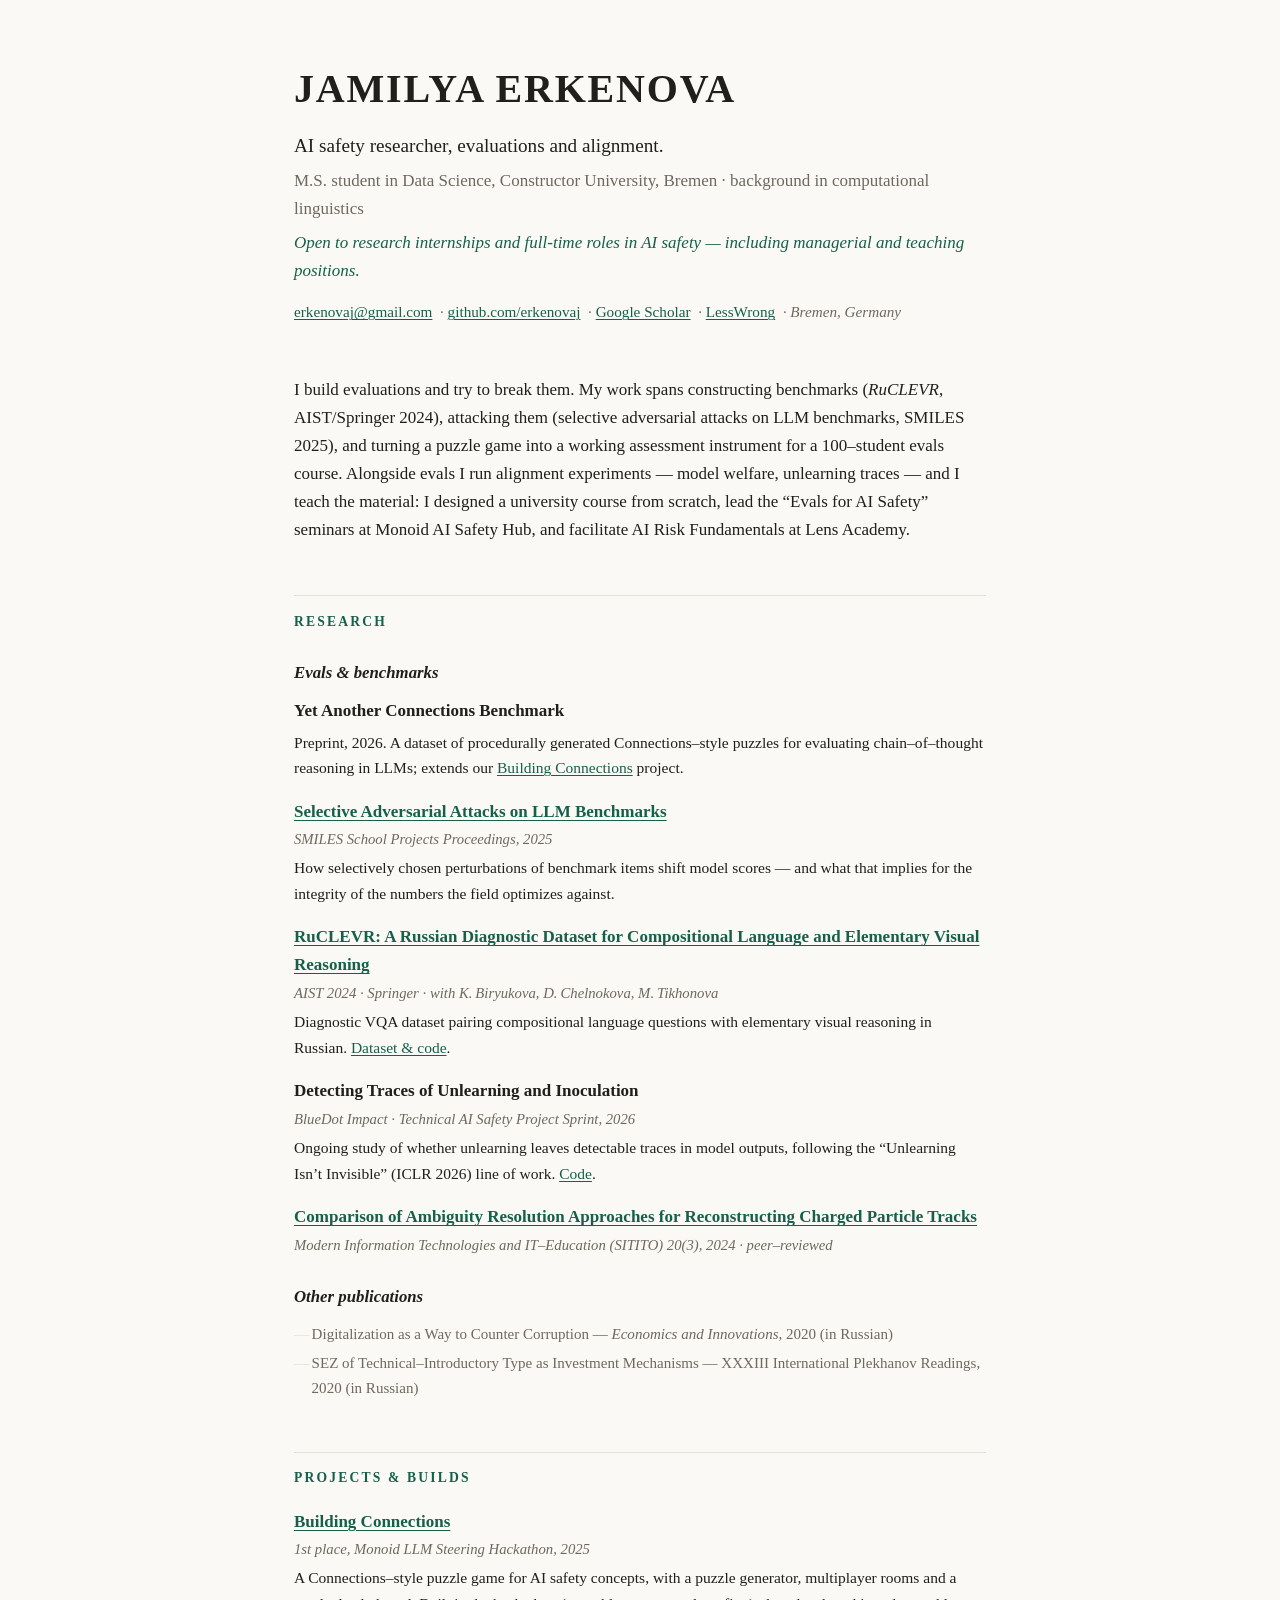
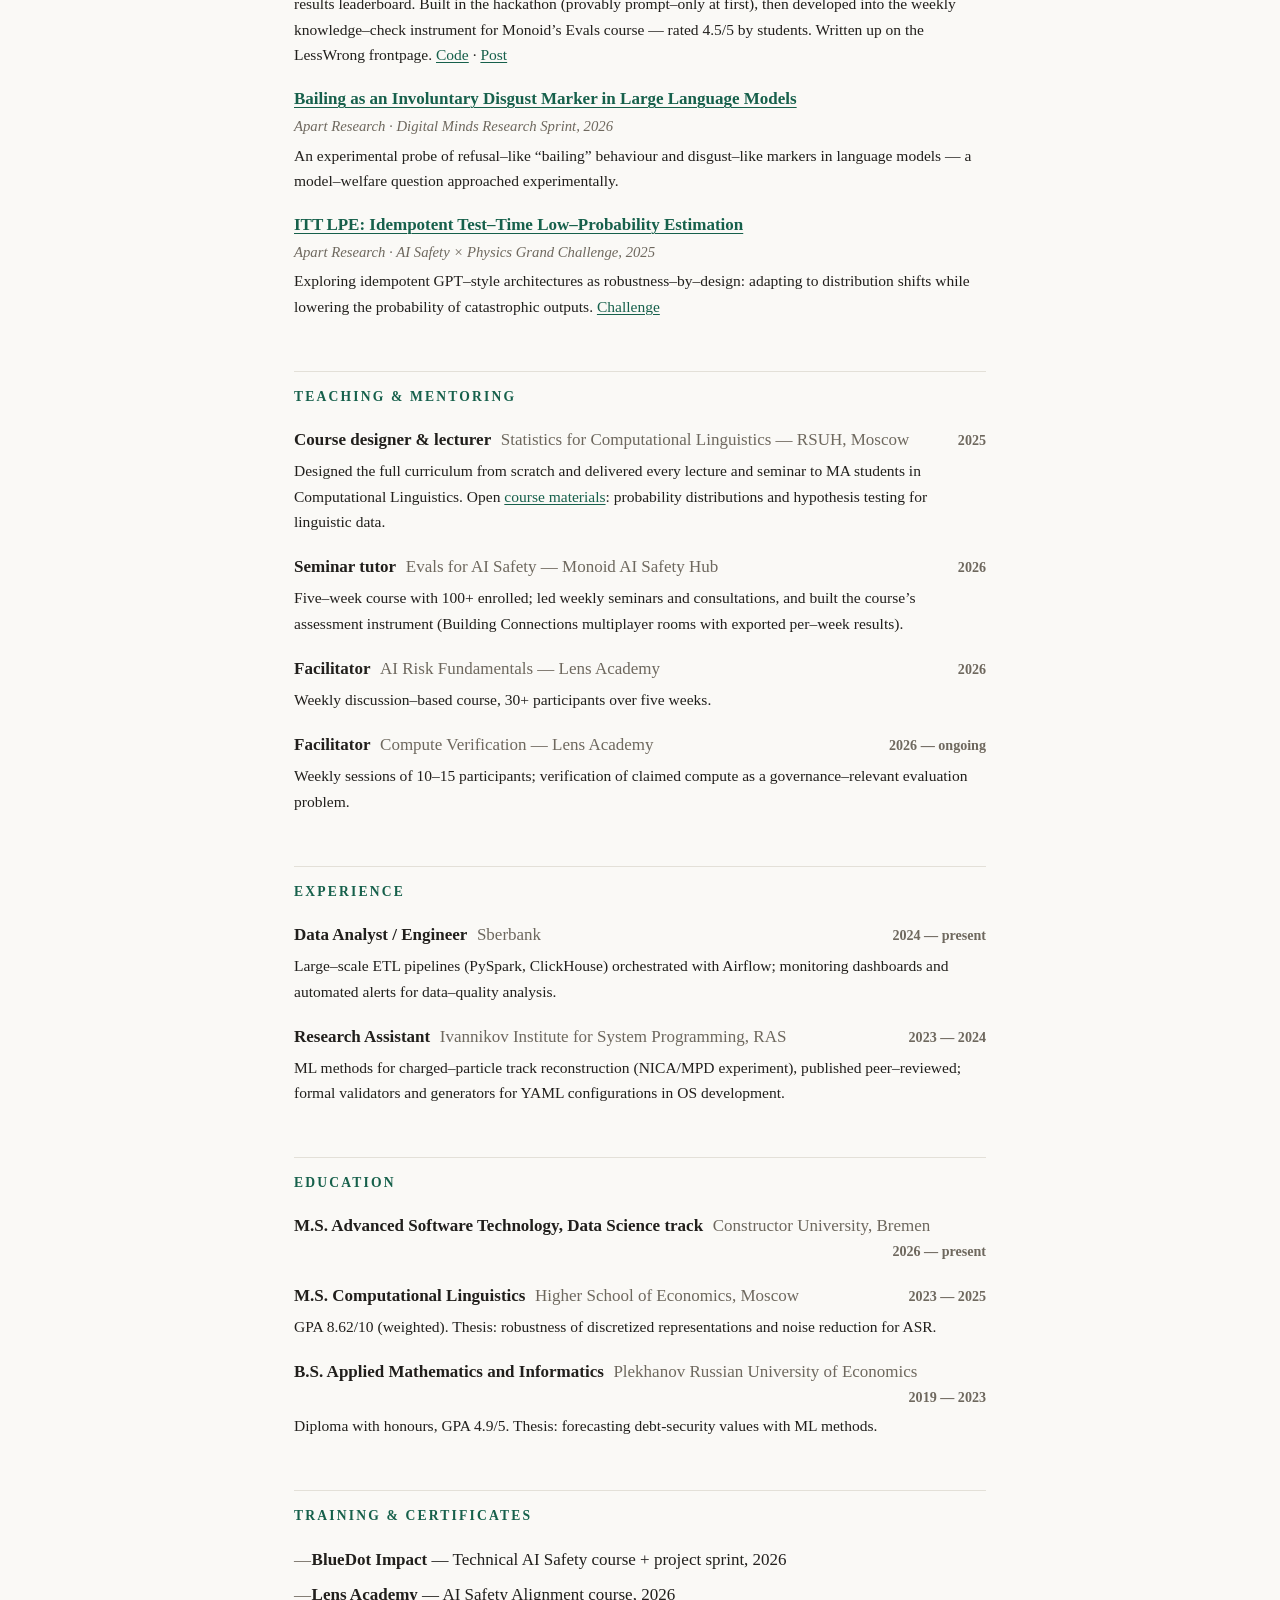
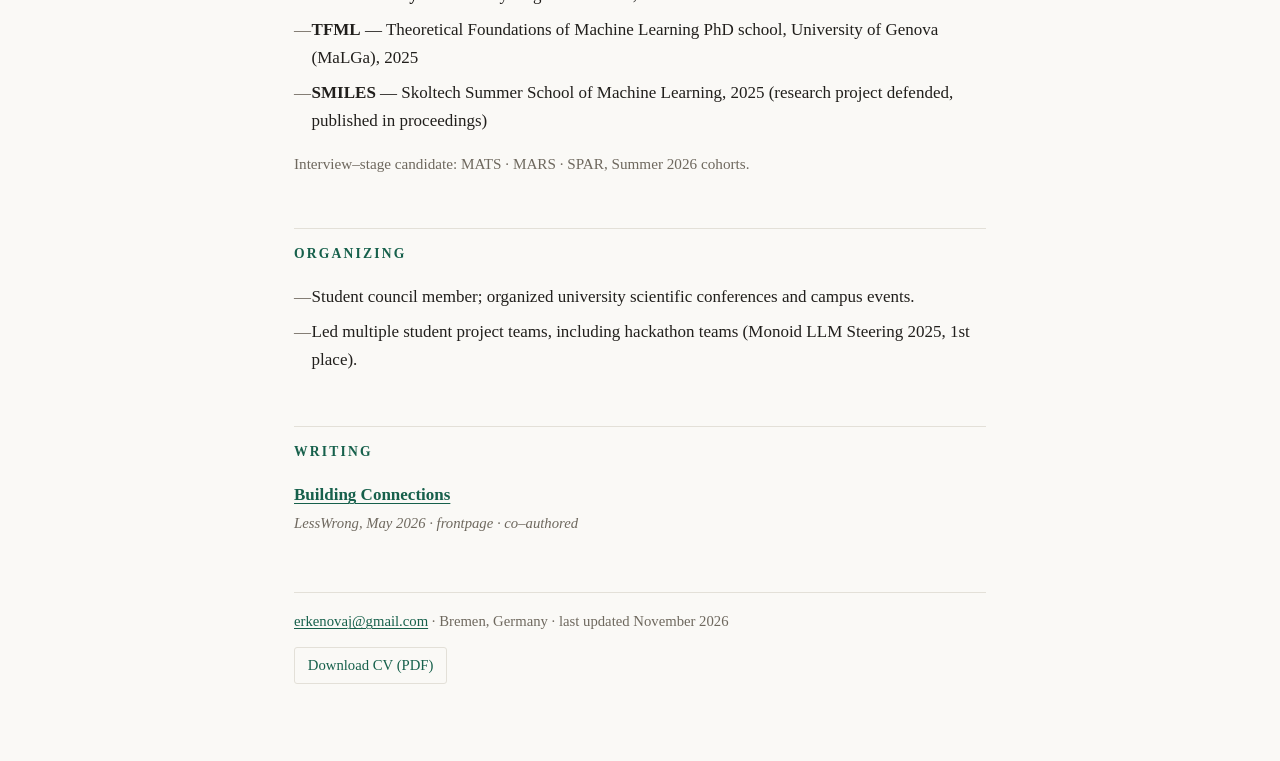
==== index.html @ 88c33f0f "Personal site: CV replacement (GitHub Pages)" ====
<!DOCTYPE html>
<html lang="en">
<head>
  <meta charset="utf-8">
  <meta name="viewport" content="width=device-width, initial-scale=1">
  <title>Jamilya Erkenova · AI Safety — Evals &amp; Alignment</title>
  <meta name="description" content="Jamilya Erkenova — AI safety researcher working on evaluations and alignment. M.S. student at Constructor University Bremen. Open to research internships and full-time roles, including managerial and teaching positions.">
  <meta property="og:title" content="Jamilya Erkenova · AI Safety — Evals & Alignment">
  <meta property="og:description" content="AI safety researcher working on evaluations and alignment. RuCLEVR · adversarial robustness of benchmarks · evals teaching.">
  <meta property="og:type" content="website">
  <script type="application/ld+json">
  {
    "@context": "https://schema.org",
    "@type": "Person",
    "name": "Jamilya Erkenova",
    "jobTitle": "AI Safety Researcher",
    "email": "mailto:erkenovaj@gmail.com",
    "alumniOf": ["Higher School of Economics", "Plekhanov Russian University of Economics"],
    "sameAs": [
      "https://github.com/erkenovaj",
      "https://scholar.google.com/citations?user=n4L3FP0AAAAJ",
      "https://www.lesswrong.com/users/jamilya-erkenova"
    ]
  }
  </script>
  <link rel="icon" href="data:image/svg+xml,%3Csvg xmlns='http://www.w3.org/2000/svg' viewBox='0 0 16 16'%3E%3Ccircle cx='8' cy='8' r='7' fill='%2316604b'/%3E%3C/svg%3E">
  <link rel="stylesheet" href="style.css">
</head>
<body>
  <main>

    <header>
      <h1>Jamilya Erkenova</h1>
      <p class="tagline">AI safety researcher, evaluations and&nbsp;alignment.</p>
      <p class="meta">M.S. student in Data Science, Constructor University, Bremen &middot; background in computational linguistics</p>
      <p class="seeking">Open to research internships and full-time roles in AI safety &mdash; including managerial and teaching positions.</p>
      <ul class="contacts">
        <li><a href="mailto:erkenovaj@gmail.com">erkenovaj@gmail.com</a></li>
        <li><a href="https://github.com/erkenovaj">github.com/erkenovaj</a></li>
        <li><a href="https://scholar.google.com/citations?user=n4L3FP0AAAAJ">Google Scholar</a></li>
        <li><a href="https://www.lesswrong.com/users/jamilya-erkenova">LessWrong</a></li>
        <li class="loc">Bremen, Germany</li>
      </ul>
    </header>

    <section id="about">
      <p>I build evaluations and try to break them. My work spans constructing
      benchmarks (<em>RuCLEVR</em>, AIST/Springer 2024), attacking them (selective
      adversarial attacks on LLM benchmarks, SMILES 2025), and turning a puzzle game
      into a working assessment instrument for a 100&ndash;student evals course. Alongside
      evals I run alignment experiments &mdash; model welfare, unlearning traces &mdash; and I
      teach the material: I designed a university course from scratch, lead the
      &ldquo;Evals for AI Safety&rdquo; seminars at Monoid AI Safety Hub, and facilitate
      AI Risk Fundamentals at Lens&nbsp;Academy.</p>
    </section>

    <section id="research">
      <h2>Research</h2>

      <h3>Evals &amp; benchmarks</h3>
      <ul class="pubs">
        <li>
          <p class="pub-title">Yet Another Connections Benchmark</p>
          <p class="pub-note">Preprint, 2026. A dataset of procedurally generated
          Connections&ndash;style puzzles for evaluating chain&ndash;of&ndash;thought reasoning in LLMs;
          extends our <a href="#projects">Building&nbsp;Connections</a> project.</p>
        </li>
        <li>
          <p class="pub-title"><a href="https://smiles.skoltech.ru/selected_papers#rec1235931201">Selective Adversarial Attacks on LLM Benchmarks</a></p>
          <p class="pub-venue">SMILES School Projects Proceedings, 2025</p>
          <p class="pub-note">How selectively chosen perturbations of benchmark items shift model
          scores &mdash; and what that implies for the integrity of the numbers the field optimizes&nbsp;against.</p>
        </li>
        <li>
          <p class="pub-title"><a href="https://link.springer.com/chapter/10.1007/978-3-031-97019-1_9">RuCLEVR: A Russian Diagnostic Dataset for Compositional Language and Elementary Visual Reasoning</a></p>
          <p class="pub-venue">AIST 2024 &middot; Springer &middot; with K.&thinsp;Biryukova, D.&thinsp;Chelnokova, M.&thinsp;Tikhonova</p>
          <p class="pub-note">Diagnostic VQA dataset pairing compositional language questions with
          elementary visual reasoning in Russian. <a href="https://github.com/erkenovaj/RuCLEVR">Dataset &amp; code</a>.</p>
        </li>
        <li>
          <p class="pub-title">Detecting Traces of Unlearning and Inoculation</p>
          <p class="pub-venue">BlueDot Impact &middot; Technical AI Safety Project Sprint, 2026</p>
          <p class="pub-note">Ongoing study of whether unlearning leaves detectable traces in model
          outputs, following the &ldquo;Unlearning Isn&rsquo;t Invisible&rdquo; (ICLR 2026) line of work.
          <a href="https://github.com/erkenovaj/unlearning_fingerprints">Code</a>.</p>
        </li>
        <li>
          <p class="pub-title"><a href="http://sitito.cs.msu.ru/index.php/SITITO/article/view/1131">Comparison of Ambiguity Resolution Approaches for Reconstructing Charged Particle Tracks</a></p>
          <p class="pub-venue">Modern Information Technologies and IT&ndash;Education (SITITO) 20(3), 2024 &middot; peer&ndash;reviewed</p>
        </li>
      </ul>

      <h3>Other publications</h3>
      <ul class="pubs minor">
        <li>Digitalization as a Way to Counter Corruption &mdash; <em>Economics and Innovations</em>, 2020 (in Russian)</li>
        <li>SEZ of Technical&ndash;Introductory Type as Investment Mechanisms &mdash; XXXIII International Plekhanov Readings, 2020 (in Russian)</li>
      </ul>
    </section>

    <section id="projects">
      <h2>Projects &amp; builds</h2>
      <ul class="pubs">
        <li>
          <p class="pub-title"><a href="https://ai-safety-connections.vercel.app/">Building Connections</a></p>
          <p class="pub-venue">1st place, Monoid LLM Steering Hackathon, 2025</p>
          <p class="pub-note">A Connections&ndash;style puzzle game for AI safety concepts, with a puzzle
          generator, multiplayer rooms and a results leaderboard. Built in the hackathon (provably
          prompt&ndash;only at first), then developed into the weekly knowledge&ndash;check instrument for
          Monoid&rsquo;s Evals course &mdash; rated 4.5/5 by students. Written up on the LessWrong frontpage.
          <a href="https://github.com/erkenovaj/building-connections">Code</a> &middot;
          <a href="https://www.lesswrong.com/posts/QkvWBowHvH2FCkeFF/building-connections">Post</a></p>
        </li>
        <li>
          <p class="pub-title"><a href="https://apartresearch.com/sprints/projects/bailing-as-an-involuntary-disgust-marker-in-large-language-models-mf80">Bailing as an Involuntary Disgust Marker in Large Language Models</a></p>
          <p class="pub-venue">Apart Research &middot; Digital Minds Research Sprint, 2026</p>
          <p class="pub-note">An experimental probe of refusal&ndash;like &ldquo;bailing&rdquo; behaviour and
          disgust&ndash;like markers in language models &mdash; a model&ndash;welfare question approached
          experimentally.</p>
        </li>
        <li>
          <p class="pub-title"><a href="https://github.com/erkenovaj/ittlpe">ITT&thinsp;LPE: Idempotent Test&ndash;Time Low&ndash;Probability Estimation</a></p>
          <p class="pub-venue">Apart Research &middot; AI Safety &times; Physics Grand Challenge, 2025</p>
          <p class="pub-note">Exploring idempotent GPT&ndash;style architectures as robustness&ndash;by&ndash;design:
          adapting to distribution shifts while lowering the probability of catastrophic outputs.
          <a href="https://apartresearch.com/sprints/ai-safety-x-physics-grand-challenge-2025-07-25-to-2025-07-27">Challenge</a></p>
        </li>
      </ul>
    </section>

    <section id="teaching">
      <h2>Teaching &amp; mentoring</h2>
      <ul class="roles">
        <li>
          <p class="role-head">Course designer &amp; lecturer <span class="org">Statistics for Computational Linguistics &mdash; RSUH, Moscow</span> <span class="period">2025</span></p>
          <p class="role-note">Designed the full curriculum from scratch and delivered every lecture and
          seminar to MA students in Computational Linguistics. Open
          <a href="https://github.com/erkenovaj/statistical_methods_in_linguistics">course materials</a>:
          probability distributions and hypothesis testing for linguistic data.</p>
        </li>
        <li>
          <p class="role-head">Seminar tutor <span class="org">Evals for AI Safety &mdash; Monoid AI Safety Hub</span> <span class="period">2026</span></p>
          <p class="role-note">Five&ndash;week course with 100+ enrolled; led weekly seminars and
          consultations, and built the course&rsquo;s assessment instrument (Building Connections
          multiplayer rooms with exported per&ndash;week results).</p>
        </li>
        <li>
          <p class="role-head">Facilitator <span class="org">AI Risk Fundamentals &mdash; Lens Academy</span> <span class="period">2026</span></p>
          <p class="role-note">Weekly discussion&ndash;based course, 30+ participants over five weeks.</p>
        </li>
        <li>
          <p class="role-head">Facilitator <span class="org">Compute Verification &mdash; Lens Academy</span> <span class="period">2026 &mdash; ongoing</span></p>
          <p class="role-note">Weekly sessions of 10&ndash;15 participants; verification of claimed compute
          as a governance&ndash;relevant evaluation problem.</p>
        </li>
      </ul>
    </section>

    <section id="experience">
      <h2>Experience</h2>
      <ul class="roles">
        <li>
          <p class="role-head">Data Analyst / Engineer <span class="org">Sberbank</span> <span class="period">2024 &mdash; present</span></p>
          <p class="role-note">Large&ndash;scale ETL pipelines (PySpark, ClickHouse) orchestrated with
          Airflow; monitoring dashboards and automated alerts for data&ndash;quality analysis.</p>
        </li>
        <li>
          <p class="role-head">Research Assistant <span class="org">Ivannikov Institute for System Programming, RAS</span> <span class="period">2023 &mdash; 2024</span></p>
          <p class="role-note">ML methods for charged&ndash;particle track reconstruction (NICA/MPD
          experiment), published peer&ndash;reviewed; formal validators and generators for YAML
          configurations in OS development.</p>
        </li>
      </ul>
    </section>

    <section id="education">
      <h2>Education</h2>
      <ul class="roles">
        <li>
          <p class="role-head">M.S. Advanced Software Technology, Data Science track <span class="org">Constructor University, Bremen</span> <span class="period">2026 &mdash; present</span></p>
        </li>
        <li>
          <p class="role-head">M.S. Computational Linguistics <span class="org">Higher School of Economics, Moscow</span> <span class="period">2023 &mdash; 2025</span></p>
          <p class="role-note">GPA 8.62/10 (weighted). Thesis: robustness of discretized representations and noise reduction for ASR.</p>
        </li>
        <li>
          <p class="role-head">B.S. Applied Mathematics and Informatics <span class="org">Plekhanov Russian University of Economics</span> <span class="period">2019 &mdash; 2023</span></p>
          <p class="role-note">Diploma with honours, GPA 4.9/5. Thesis: forecasting debt-security values with ML methods.</p>
        </li>
      </ul>
    </section>

    <section id="training">
      <h2>Training &amp; certificates</h2>
      <ul class="plain">
        <li><strong>BlueDot Impact</strong> &mdash; Technical AI Safety course + project sprint, 2026</li>
        <li><strong>Lens Academy</strong> &mdash; AI Safety Alignment course, 2026</li>
        <li><strong>TFML</strong> &mdash; Theoretical Foundations of Machine Learning PhD school, University of Genova (MaLGa), 2025</li>
        <li><strong>SMILES</strong> &mdash; Skoltech Summer School of Machine Learning, 2025 (research project defended, published in proceedings)</li>
      </ul>
      <p class="programs">Interview&ndash;stage candidate: MATS &middot; MARS &middot; SPAR, Summer 2026 cohorts.</p>
    </section>

    <section id="organizing">
      <h2>Organizing</h2>
      <ul class="plain">
        <li>Student council member; organized university scientific conferences and campus events.</li>
        <li>Led multiple student project teams, including hackathon teams (Monoid LLM Steering 2025, 1st place).</li>
      </ul>
    </section>

    <section id="writing">
      <h2>Writing</h2>
      <ul class="pubs">
        <li>
          <p class="pub-title"><a href="https://www.lesswrong.com/posts/QkvWBowHvH2FCkeFF/building-connections">Building Connections</a></p>
          <p class="pub-venue">LessWrong, May 2026 &middot; frontpage &middot; co&ndash;authored</p>
        </li>
      </ul>
    </section>

    <footer>
      <p>
        <a href="mailto:erkenovaj@gmail.com">erkenovaj@gmail.com</a> &middot; Bremen, Germany
        &middot; last updated November 2026
      </p>
      <p class="no-print"><button onclick="window.print()">Download CV (PDF)</button></p>
    </footer>

  </main>
</body>
</html>
---- style.css ----
/* Jamilya Erkenova — personal site
   Plain CSS, no frameworks, no webfonts. Print-friendly. */

:root {
  --bg: #faf9f6;
  --text: #211f1c;
  --muted: #6e685e;
  --accent: #16604b;
  --accent-strong: #0e4536;
  --hairline: #e3e0d8;
  --selection: #d9e8e1;
}

@media (prefers-color-scheme: dark) {
  :root {
    --bg: #17191b;
    --text: #e6e3dd;
    --muted: #96908a;
    --accent: #6cbfa4;
    --accent-strong: #8fd3bd;
    --hairline: #2b2e31;
    --selection: #24443a;
  }
}

* { box-sizing: border-box; }

html { -webkit-text-size-adjust: 100%; }

body {
  margin: 0;
  background: var(--bg);
  color: var(--text);
  font-family: Charter, "Bitstream Charter", "Sitka Text", Cambria, Georgia, serif;
  font-size: 1.0625rem;
  line-height: 1.65;
  text-rendering: optimizeLegibility;
  -webkit-font-smoothing: antialiased;
}

::selection { background: var(--selection); }

main {
  max-width: 46rem;
  margin: 0 auto;
  padding: 3.5rem 1.375rem 4rem;
}

/* ---------- header ---------- */

h1 {
  font-size: clamp(1.9rem, 5vw, 2.5rem);
  font-weight: 600;
  letter-spacing: 0.045em;
  text-transform: uppercase;
  margin: 0 0 0.5rem;
}

.tagline {
  font-size: 1.2rem;
  margin: 0 0 0.35rem;
}

.meta {
  color: var(--muted);
  margin: 0 0 0.35rem;
}

.seeking {
  font-style: italic;
  color: var(--accent);
  margin: 0.35rem 0 0.9rem;
}

.contacts {
  list-style: none;
  padding: 0;
  margin: 0;
  color: var(--muted);
  font-size: 0.95rem;
}

.contacts li { display: inline-block; }

.contacts li + li::before { content: "\00a0\00b7\00a0"; }

.contacts .loc { font-style: italic; }

/* ---------- sections ---------- */

section { margin-top: 3.2rem; }

h2 {
  font-size: 0.85rem;
  font-weight: 600;
  letter-spacing: 0.16em;
  text-transform: uppercase;
  color: var(--accent);
  border-top: 1px solid var(--hairline);
  padding-top: 0.9rem;
  margin: 0 0 1.1rem;
}

h3 {
  font-style: italic;
  font-weight: 600;
  font-size: 1.05rem;
  margin: 1.6rem 0 0.7rem;
}

#about p { margin: 0; }

/* ---------- publications & projects ---------- */

.pubs {
  list-style: none;
  padding: 0;
  margin: 0;
}

.pubs li { margin: 0 0 1.05rem; }

.pub-title { margin: 0; font-weight: 600; }

.pub-venue {
  margin: 0.1rem 0 0;
  font-size: 0.92rem;
  font-style: italic;
  color: var(--muted);
}

.pub-note { margin: 0.25rem 0 0; font-size: 0.97rem; }

.pubs.minor {
  font-size: 0.94rem;
  color: var(--muted);
}

.pubs.minor li { margin: 0 0 0.3rem; padding-left: 1.1rem; position: relative; }

.pubs.minor li::before { content: "\2014"; position: absolute; left: 0; color: var(--hairline); }

/* ---------- roles (teaching, experience) ---------- */

.roles {
  list-style: none;
  padding: 0;
  margin: 0;
}

.roles li { margin: 0 0 1.15rem; }

.role-head {
  margin: 0;
  display: flex;
  flex-wrap: wrap;
  align-items: baseline;
  column-gap: 0.6rem;
}

.role-head { font-weight: 600; }

.role-head .org { font-weight: 400; color: var(--muted); }

.role-head .period {
  margin-left: auto;
  font-size: 0.88rem;
  color: var(--muted);
  white-space: nowrap;
}

.role-note { margin: 0.25rem 0 0; font-size: 0.97rem; }

/* ---------- simple lists ---------- */

.plain {
  list-style: none;
  padding: 0;
  margin: 0;
}

.plain li {
  margin: 0 0 0.45rem;
  padding-left: 1.1rem;
  position: relative;
}

.plain li::before { content: "\2014"; position: absolute; left: 0; color: var(--muted); }

.programs {
  margin: 1rem 0 0;
  font-size: 0.95rem;
  color: var(--muted);
}

.programs strong, .plain strong { font-weight: 600; }

/* ---------- links & button ---------- */

a {
  color: var(--accent);
  text-decoration: underline;
  text-decoration-thickness: 1px;
  text-underline-offset: 0.16em;
}

a:hover { color: var(--accent-strong); }

button {
  font: inherit;
  font-size: 0.92rem;
  color: var(--accent);
  background: transparent;
  border: 1px solid var(--hairline);
  border-radius: 3px;
  padding: 0.35rem 0.8rem;
  cursor: pointer;
}

button:hover { border-color: var(--accent); }

/* ---------- footer ---------- */

footer {
  margin-top: 3.6rem;
  border-top: 1px solid var(--hairline);
  padding-top: 1rem;
  font-size: 0.92rem;
  color: var(--muted);
}

footer p { margin: 0 0 0.8rem; }

/* ---------- print: the same page is the CV ---------- */

@media print {
  :root {
    --bg: #ffffff;
    --text: #000000;
    --muted: #444444;
    --accent: #000000;
    --accent-strong: #000000;
    --hairline: #cccccc;
  }

  body { font-size: 10.5pt; line-height: 1.45; }

  main { max-width: none; padding: 0; margin: 0; }

  section { margin-top: 1.1rem; }

  h2 { padding-top: 0.4rem; margin-bottom: 0.55rem; }

  h1 { font-size: 17pt; }

  .tagline { font-size: 11.5pt; }

  .pubs li, .roles li, .plain li { break-inside: avoid; }

  a { color: inherit; }

  .no-print { display: none; }

  footer { margin-top: 1.2rem; }

  @page { margin: 1.8cm 1.9cm; }
}
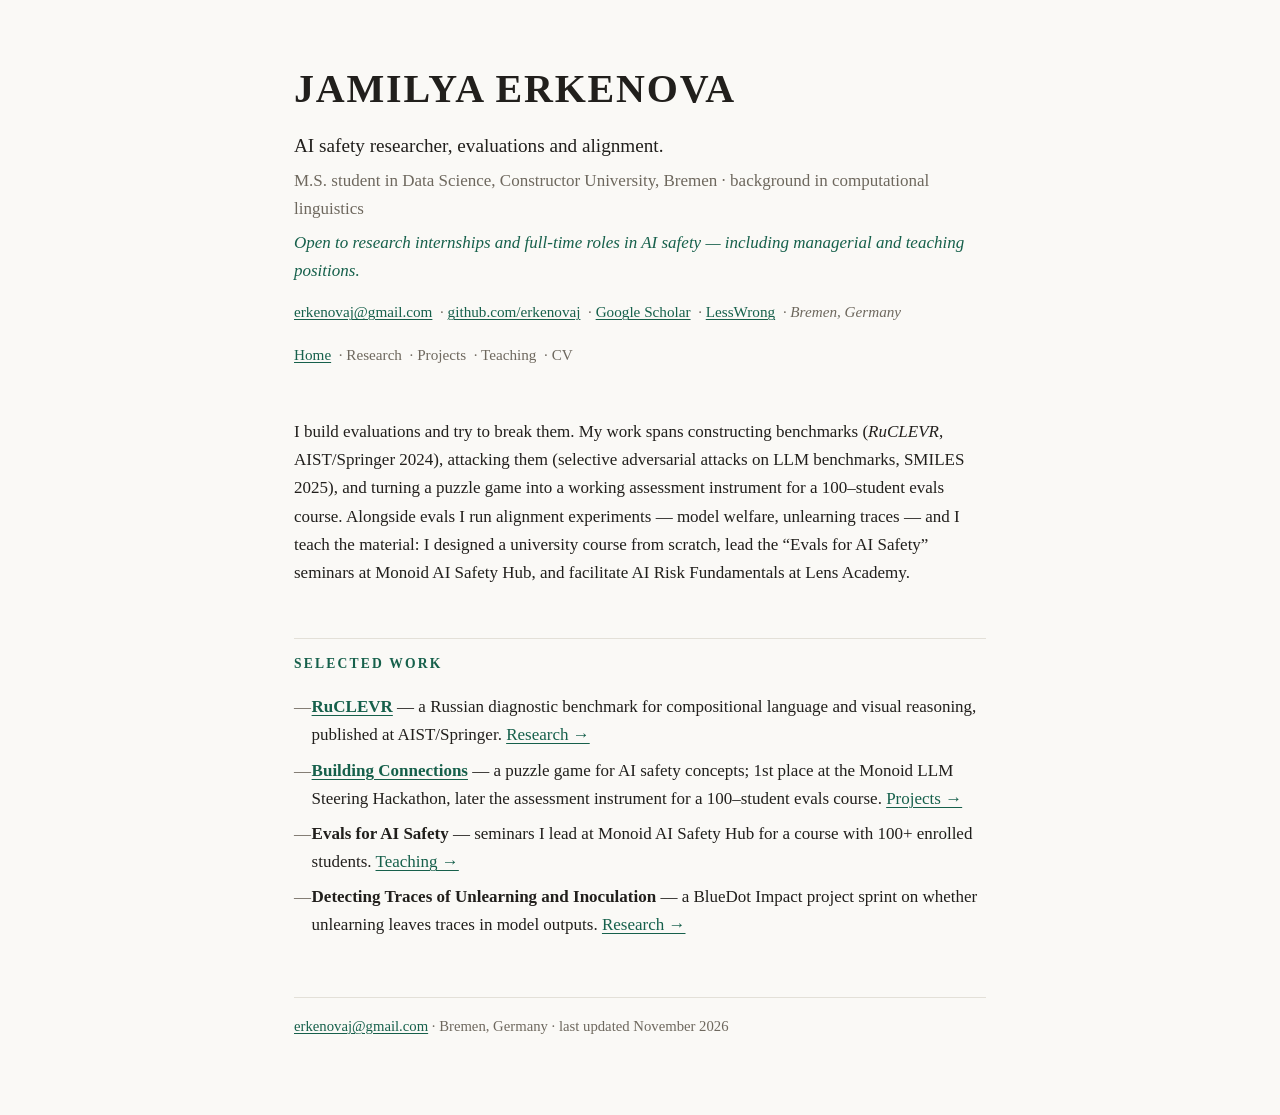
==== commit 5f5fbfab: "Split into multi-page site; per-page descriptions" ====
--- a/index.html
+++ b/index.html
@@ -4,9 +4,9 @@
   <meta charset="utf-8">
   <meta name="viewport" content="width=device-width, initial-scale=1">
   <title>Jamilya Erkenova · AI Safety — Evals &amp; Alignment</title>
-  <meta name="description" content="Jamilya Erkenova — AI safety researcher working on evaluations and alignment. M.S. student at Constructor University Bremen. Open to research internships and full-time roles, including managerial and teaching positions.">
+  <meta name="description" content="Jamilya Erkenova is an AI safety researcher working on evaluations and alignment. Research, projects, teaching experience, and a printable CV.">
   <meta property="og:title" content="Jamilya Erkenova · AI Safety — Evals & Alignment">
-  <meta property="og:description" content="AI safety researcher working on evaluations and alignment. RuCLEVR · adversarial robustness of benchmarks · evals teaching.">
+  <meta property="og:description" content="AI safety researcher working on evaluations and alignment. Research, projects, teaching, CV.">
   <meta property="og:type" content="website">
   <script type="application/ld+json">
   {
@@ -41,6 +41,15 @@
         <li><a href="https://www.lesswrong.com/users/jamilya-erkenova">LessWrong</a></li>
         <li class="loc">Bremen, Germany</li>
       </ul>
+      <nav>
+        <ul>
+          <li><a class="active" href="index.html">Home</a></li>
+          <li><a href="research.html">Research</a></li>
+          <li><a href="projects.html">Projects</a></li>
+          <li><a href="teaching.html">Teaching</a></li>
+          <li><a href="cv.html">CV</a></li>
+        </ul>
+      </nav>
     </header>
 
     <section id="about">
@@ -54,167 +63,13 @@
       AI Risk Fundamentals at Lens&nbsp;Academy.</p>
     </section>
 
-    <section id="research">
-      <h2>Research</h2>
-
-      <h3>Evals &amp; benchmarks</h3>
-      <ul class="pubs">
-        <li>
-          <p class="pub-title">Yet Another Connections Benchmark</p>
-          <p class="pub-note">Preprint, 2026. A dataset of procedurally generated
-          Connections&ndash;style puzzles for evaluating chain&ndash;of&ndash;thought reasoning in LLMs;
-          extends our <a href="#projects">Building&nbsp;Connections</a> project.</p>
-        </li>
-        <li>
-          <p class="pub-title"><a href="https://smiles.skoltech.ru/selected_papers#rec1235931201">Selective Adversarial Attacks on LLM Benchmarks</a></p>
-          <p class="pub-venue">SMILES School Projects Proceedings, 2025</p>
-          <p class="pub-note">How selectively chosen perturbations of benchmark items shift model
-          scores &mdash; and what that implies for the integrity of the numbers the field optimizes&nbsp;against.</p>
-        </li>
-        <li>
-          <p class="pub-title"><a href="https://link.springer.com/chapter/10.1007/978-3-031-97019-1_9">RuCLEVR: A Russian Diagnostic Dataset for Compositional Language and Elementary Visual Reasoning</a></p>
-          <p class="pub-venue">AIST 2024 &middot; Springer &middot; with K.&thinsp;Biryukova, D.&thinsp;Chelnokova, M.&thinsp;Tikhonova</p>
-          <p class="pub-note">Diagnostic VQA dataset pairing compositional language questions with
-          elementary visual reasoning in Russian. <a href="https://github.com/erkenovaj/RuCLEVR">Dataset &amp; code</a>.</p>
-        </li>
-        <li>
-          <p class="pub-title">Detecting Traces of Unlearning and Inoculation</p>
-          <p class="pub-venue">BlueDot Impact &middot; Technical AI Safety Project Sprint, 2026</p>
-          <p class="pub-note">Ongoing study of whether unlearning leaves detectable traces in model
-          outputs, following the &ldquo;Unlearning Isn&rsquo;t Invisible&rdquo; (ICLR 2026) line of work.
-          <a href="https://github.com/erkenovaj/unlearning_fingerprints">Code</a>.</p>
-        </li>
-        <li>
-          <p class="pub-title"><a href="http://sitito.cs.msu.ru/index.php/SITITO/article/view/1131">Comparison of Ambiguity Resolution Approaches for Reconstructing Charged Particle Tracks</a></p>
-          <p class="pub-venue">Modern Information Technologies and IT&ndash;Education (SITITO) 20(3), 2024 &middot; peer&ndash;reviewed</p>
-        </li>
-      </ul>
-
-      <h3>Other publications</h3>
-      <ul class="pubs minor">
-        <li>Digitalization as a Way to Counter Corruption &mdash; <em>Economics and Innovations</em>, 2020 (in Russian)</li>
-        <li>SEZ of Technical&ndash;Introductory Type as Investment Mechanisms &mdash; XXXIII International Plekhanov Readings, 2020 (in Russian)</li>
-      </ul>
-    </section>
-
-    <section id="projects">
-      <h2>Projects &amp; builds</h2>
-      <ul class="pubs">
-        <li>
-          <p class="pub-title"><a href="https://ai-safety-connections.vercel.app/">Building Connections</a></p>
-          <p class="pub-venue">1st place, Monoid LLM Steering Hackathon, 2025</p>
-          <p class="pub-note">A Connections&ndash;style puzzle game for AI safety concepts, with a puzzle
-          generator, multiplayer rooms and a results leaderboard. Built in the hackathon (provably
-          prompt&ndash;only at first), then developed into the weekly knowledge&ndash;check instrument for
-          Monoid&rsquo;s Evals course &mdash; rated 4.5/5 by students. Written up on the LessWrong frontpage.
-          <a href="https://github.com/erkenovaj/building-connections">Code</a> &middot;
-          <a href="https://www.lesswrong.com/posts/QkvWBowHvH2FCkeFF/building-connections">Post</a></p>
-        </li>
-        <li>
-          <p class="pub-title"><a href="https://apartresearch.com/sprints/projects/bailing-as-an-involuntary-disgust-marker-in-large-language-models-mf80">Bailing as an Involuntary Disgust Marker in Large Language Models</a></p>
-          <p class="pub-venue">Apart Research &middot; Digital Minds Research Sprint, 2026</p>
-          <p class="pub-note">An experimental probe of refusal&ndash;like &ldquo;bailing&rdquo; behaviour and
-          disgust&ndash;like markers in language models &mdash; a model&ndash;welfare question approached
-          experimentally.</p>
-        </li>
-        <li>
-          <p class="pub-title"><a href="https://github.com/erkenovaj/ittlpe">ITT&thinsp;LPE: Idempotent Test&ndash;Time Low&ndash;Probability Estimation</a></p>
-          <p class="pub-venue">Apart Research &middot; AI Safety &times; Physics Grand Challenge, 2025</p>
-          <p class="pub-note">Exploring idempotent GPT&ndash;style architectures as robustness&ndash;by&ndash;design:
-          adapting to distribution shifts while lowering the probability of catastrophic outputs.
-          <a href="https://apartresearch.com/sprints/ai-safety-x-physics-grand-challenge-2025-07-25-to-2025-07-27">Challenge</a></p>
-        </li>
-      </ul>
-    </section>
-
-    <section id="teaching">
-      <h2>Teaching &amp; mentoring</h2>
-      <ul class="roles">
-        <li>
-          <p class="role-head">Course designer &amp; lecturer <span class="org">Statistics for Computational Linguistics &mdash; RSUH, Moscow</span> <span class="period">2025</span></p>
-          <p class="role-note">Designed the full curriculum from scratch and delivered every lecture and
-          seminar to MA students in Computational Linguistics. Open
-          <a href="https://github.com/erkenovaj/statistical_methods_in_linguistics">course materials</a>:
-          probability distributions and hypothesis testing for linguistic data.</p>
-        </li>
-        <li>
-          <p class="role-head">Seminar tutor <span class="org">Evals for AI Safety &mdash; Monoid AI Safety Hub</span> <span class="period">2026</span></p>
-          <p class="role-note">Five&ndash;week course with 100+ enrolled; led weekly seminars and
-          consultations, and built the course&rsquo;s assessment instrument (Building Connections
-          multiplayer rooms with exported per&ndash;week results).</p>
-        </li>
-        <li>
-          <p class="role-head">Facilitator <span class="org">AI Risk Fundamentals &mdash; Lens Academy</span> <span class="period">2026</span></p>
-          <p class="role-note">Weekly discussion&ndash;based course, 30+ participants over five weeks.</p>
-        </li>
-        <li>
-          <p class="role-head">Facilitator <span class="org">Compute Verification &mdash; Lens Academy</span> <span class="period">2026 &mdash; ongoing</span></p>
-          <p class="role-note">Weekly sessions of 10&ndash;15 participants; verification of claimed compute
-          as a governance&ndash;relevant evaluation problem.</p>
-        </li>
-      </ul>
-    </section>
-
-    <section id="experience">
-      <h2>Experience</h2>
-      <ul class="roles">
-        <li>
-          <p class="role-head">Data Analyst / Engineer <span class="org">Sberbank</span> <span class="period">2024 &mdash; present</span></p>
-          <p class="role-note">Large&ndash;scale ETL pipelines (PySpark, ClickHouse) orchestrated with
-          Airflow; monitoring dashboards and automated alerts for data&ndash;quality analysis.</p>
-        </li>
-        <li>
-          <p class="role-head">Research Assistant <span class="org">Ivannikov Institute for System Programming, RAS</span> <span class="period">2023 &mdash; 2024</span></p>
-          <p class="role-note">ML methods for charged&ndash;particle track reconstruction (NICA/MPD
-          experiment), published peer&ndash;reviewed; formal validators and generators for YAML
-          configurations in OS development.</p>
-        </li>
-      </ul>
-    </section>
-
-    <section id="education">
-      <h2>Education</h2>
-      <ul class="roles">
-        <li>
-          <p class="role-head">M.S. Advanced Software Technology, Data Science track <span class="org">Constructor University, Bremen</span> <span class="period">2026 &mdash; present</span></p>
-        </li>
-        <li>
-          <p class="role-head">M.S. Computational Linguistics <span class="org">Higher School of Economics, Moscow</span> <span class="period">2023 &mdash; 2025</span></p>
-          <p class="role-note">GPA 8.62/10 (weighted). Thesis: robustness of discretized representations and noise reduction for ASR.</p>
-        </li>
-        <li>
-          <p class="role-head">B.S. Applied Mathematics and Informatics <span class="org">Plekhanov Russian University of Economics</span> <span class="period">2019 &mdash; 2023</span></p>
-          <p class="role-note">Diploma with honours, GPA 4.9/5. Thesis: forecasting debt-security values with ML methods.</p>
-        </li>
-      </ul>
-    </section>
-
-    <section id="training">
-      <h2>Training &amp; certificates</h2>
+    <section id="selected">
+      <h2>Selected work</h2>
       <ul class="plain">
-        <li><strong>BlueDot Impact</strong> &mdash; Technical AI Safety course + project sprint, 2026</li>
-        <li><strong>Lens Academy</strong> &mdash; AI Safety Alignment course, 2026</li>
-        <li><strong>TFML</strong> &mdash; Theoretical Foundations of Machine Learning PhD school, University of Genova (MaLGa), 2025</li>
-        <li><strong>SMILES</strong> &mdash; Skoltech Summer School of Machine Learning, 2025 (research project defended, published in proceedings)</li>
-      </ul>
-      <p class="programs">Interview&ndash;stage candidate: MATS &middot; MARS &middot; SPAR, Summer 2026 cohorts.</p>
-    </section>
-
-    <section id="organizing">
-      <h2>Organizing</h2>
-      <ul class="plain">
-        <li>Student council member; organized university scientific conferences and campus events.</li>
-        <li>Led multiple student project teams, including hackathon teams (Monoid LLM Steering 2025, 1st place).</li>
-      </ul>
-    </section>
-
-    <section id="writing">
-      <h2>Writing</h2>
-      <ul class="pubs">
-        <li>
-          <p class="pub-title"><a href="https://www.lesswrong.com/posts/QkvWBowHvH2FCkeFF/building-connections">Building Connections</a></p>
-          <p class="pub-venue">LessWrong, May 2026 &middot; frontpage &middot; co&ndash;authored</p>
-        </li>
+        <li><strong><a href="https://link.springer.com/chapter/10.1007/978-3-031-97019-1_9">RuCLEVR</a></strong> &mdash; a Russian diagnostic benchmark for compositional language and visual reasoning, published at AIST/Springer. <a href="research.html">Research&nbsp;&rarr;</a></li>
+        <li><strong><a href="https://ai-safety-connections.vercel.app/">Building Connections</a></strong> &mdash; a puzzle game for AI safety concepts; 1st place at the Monoid LLM Steering Hackathon, later the assessment instrument for a 100&ndash;student evals course. <a href="projects.html">Projects&nbsp;&rarr;</a></li>
+        <li><strong>Evals for AI Safety</strong> &mdash; seminars I lead at Monoid AI Safety Hub for a course with 100+ enrolled students. <a href="teaching.html">Teaching&nbsp;&rarr;</a></li>
+        <li><strong>Detecting Traces of Unlearning and Inoculation</strong> &mdash; a BlueDot Impact project sprint on whether unlearning leaves traces in model outputs. <a href="research.html">Research&nbsp;&rarr;</a></li>
       </ul>
     </section>
 
@@ -223,7 +78,6 @@
         <a href="mailto:erkenovaj@gmail.com">erkenovaj@gmail.com</a> &middot; Bremen, Germany
         &middot; last updated November 2026
       </p>
-      <p class="no-print"><button onclick="window.print()">Download CV (PDF)</button></p>
     </footer>
 
   </main>
--- a/style.css
+++ b/style.css
@@ -195,6 +195,52 @@
 
 .programs strong, .plain strong { font-weight: 600; }
 
+/* ---------- navigation & subpage headers ---------- */
+
+nav { margin: 1.1rem 0 0; }
+
+nav ul { list-style: none; padding: 0; margin: 0; font-size: 0.95rem; }
+
+nav li { display: inline-block; }
+
+nav li + li::before { content: "\00a0\00b7\00a0"; color: var(--muted); }
+
+nav a { text-decoration: none; color: var(--muted); }
+
+nav a:hover { color: var(--accent-strong); }
+
+nav a.active {
+  color: var(--accent);
+  text-decoration: underline;
+  text-decoration-thickness: 1px;
+  text-underline-offset: 0.16em;
+}
+
+header.compact h1 { font-size: 1.45rem; margin-bottom: 0; }
+
+header.compact h1 a { color: inherit; text-decoration: none; }
+
+header.compact h1 a:hover { color: var(--accent); }
+
+header.compact .meta { margin-top: 0.4rem; }
+
+.cvhint {
+  color: var(--muted);
+  font-style: italic;
+  font-size: 0.92rem;
+  margin: 0.9rem 0 0.55rem;
+}
+
+.pubs.cv { font-size: 0.95rem; }
+
+.pubs.cv li {
+  margin-bottom: 0.4rem;
+  padding-left: 1.1rem;
+  position: relative;
+}
+
+.pubs.cv li::before { content: "\2014"; position: absolute; left: 0; color: var(--muted); }
+
 /* ---------- links & button ---------- */
 
 a {
@@ -259,6 +305,8 @@
 
   a { color: inherit; }
 
+  nav, .cvhint { display: none; }
+
   .no-print { display: none; }
 
   footer { margin-top: 1.2rem; }
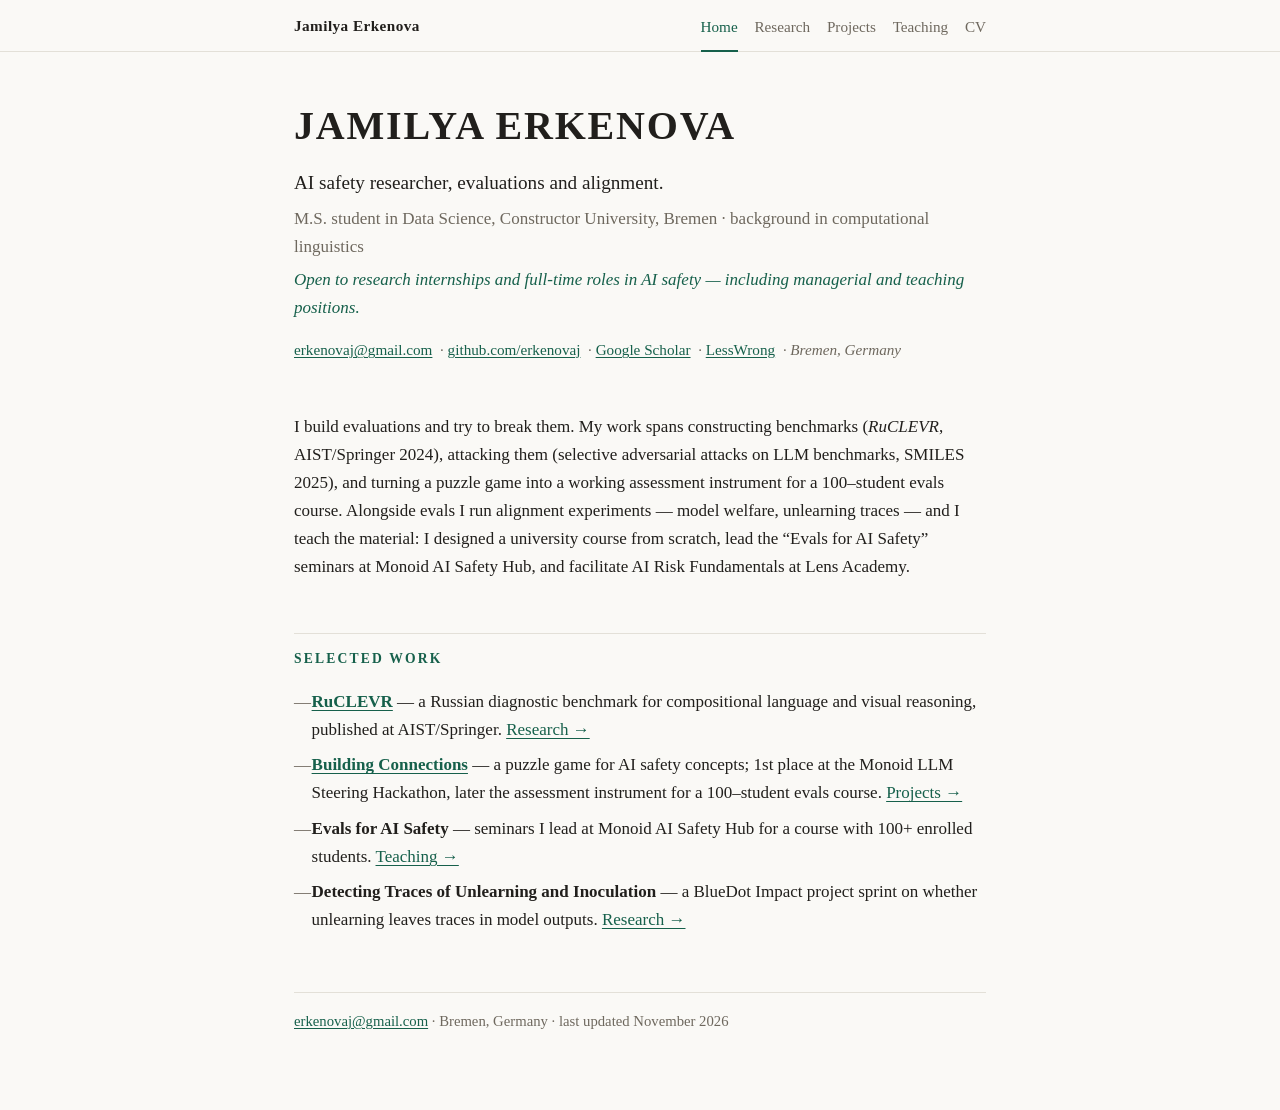
==== commit 2220377f: "Replace inline nav with sticky top tab bar" ====
--- a/index.html
+++ b/index.html
@@ -27,6 +27,20 @@
   <link rel="stylesheet" href="style.css">
 </head>
 <body>
+  <header class="topbar">
+    <div class="topbar-inner">
+      <a class="brand" href="index.html">Jamilya Erkenova</a>
+      <nav>
+        <ul>
+          <li><a class="active" href="index.html">Home</a></li>
+          <li><a href="research.html">Research</a></li>
+          <li><a href="projects.html">Projects</a></li>
+          <li><a href="teaching.html">Teaching</a></li>
+          <li><a href="cv.html">CV</a></li>
+        </ul>
+      </nav>
+    </div>
+  </header>
   <main>
 
     <header>
@@ -41,15 +55,6 @@
         <li><a href="https://www.lesswrong.com/users/jamilya-erkenova">LessWrong</a></li>
         <li class="loc">Bremen, Germany</li>
       </ul>
-      <nav>
-        <ul>
-          <li><a class="active" href="index.html">Home</a></li>
-          <li><a href="research.html">Research</a></li>
-          <li><a href="projects.html">Projects</a></li>
-          <li><a href="teaching.html">Teaching</a></li>
-          <li><a href="cv.html">CV</a></li>
-        </ul>
-      </nav>
     </header>
 
     <section id="about">
--- a/style.css
+++ b/style.css
@@ -43,7 +43,7 @@
 main {
   max-width: 46rem;
   margin: 0 auto;
-  padding: 3.5rem 1.375rem 4rem;
+  padding: 2.6rem 1.375rem 4rem;
 }
 
 /* ---------- header ---------- */
@@ -195,34 +195,66 @@
 
 .programs strong, .plain strong { font-weight: 600; }
 
-/* ---------- navigation & subpage headers ---------- */
-
-nav { margin: 1.1rem 0 0; }
-
-nav ul { list-style: none; padding: 0; margin: 0; font-size: 0.95rem; }
-
-nav li { display: inline-block; }
-
-nav li + li::before { content: "\00a0\00b7\00a0"; color: var(--muted); }
-
-nav a { text-decoration: none; color: var(--muted); }
-
-nav a:hover { color: var(--accent-strong); }
-
-nav a.active {
-  color: var(--accent);
-  text-decoration: underline;
-  text-decoration-thickness: 1px;
-  text-underline-offset: 0.16em;
-}
-
-header.compact h1 { font-size: 1.45rem; margin-bottom: 0; }
-
-header.compact h1 a { color: inherit; text-decoration: none; }
-
-header.compact h1 a:hover { color: var(--accent); }
-
-header.compact .meta { margin-top: 0.4rem; }
+/* ---------- top tab bar ---------- */
+
+.topbar {
+  position: sticky;
+  top: 0;
+  z-index: 10;
+  background: var(--bg);
+  border-bottom: 1px solid var(--hairline);
+}
+
+.topbar-inner {
+  max-width: 46rem;
+  margin: 0 auto;
+  padding: 0 1.375rem;
+  display: flex;
+  align-items: center;
+  justify-content: space-between;
+  gap: 1rem;
+}
+
+.brand {
+  font-weight: 600;
+  font-size: 0.95rem;
+  letter-spacing: 0.03em;
+  color: var(--text);
+  text-decoration: none;
+  white-space: nowrap;
+}
+
+.brand:hover { color: var(--accent); }
+
+.topbar nav ul {
+  list-style: none;
+  margin: 0;
+  padding: 0;
+  display: flex;
+  flex-wrap: wrap;
+  gap: 0 1.05rem;
+}
+
+.topbar nav a {
+  display: inline-block;
+  padding: 0.85rem 0 0.7rem;
+  margin-bottom: -1px;
+  color: var(--muted);
+  text-decoration: none;
+  font-size: 0.95rem;
+  border-bottom: 2px solid transparent;
+}
+
+.topbar nav a:hover { color: var(--accent-strong); }
+
+.topbar nav a.active {
+  color: var(--accent);
+  border-bottom-color: var(--accent);
+}
+
+header.cvhead h1 { margin-bottom: 0.4rem; }
+
+header.cvhead .meta { margin-top: 0; }
 
 .cvhint {
   color: var(--muted);
@@ -240,6 +272,11 @@
 }
 
 .pubs.cv li::before { content: "\2014"; position: absolute; left: 0; color: var(--muted); }
+
+@media (max-width: 33rem) {
+  .brand { display: none; }
+  .topbar-inner { justify-content: flex-start; }
+}
 
 /* ---------- links & button ---------- */
 
@@ -305,7 +342,7 @@
 
   a { color: inherit; }
 
-  nav, .cvhint { display: none; }
+  .topbar, .cvhint { display: none; }
 
   .no-print { display: none; }
 
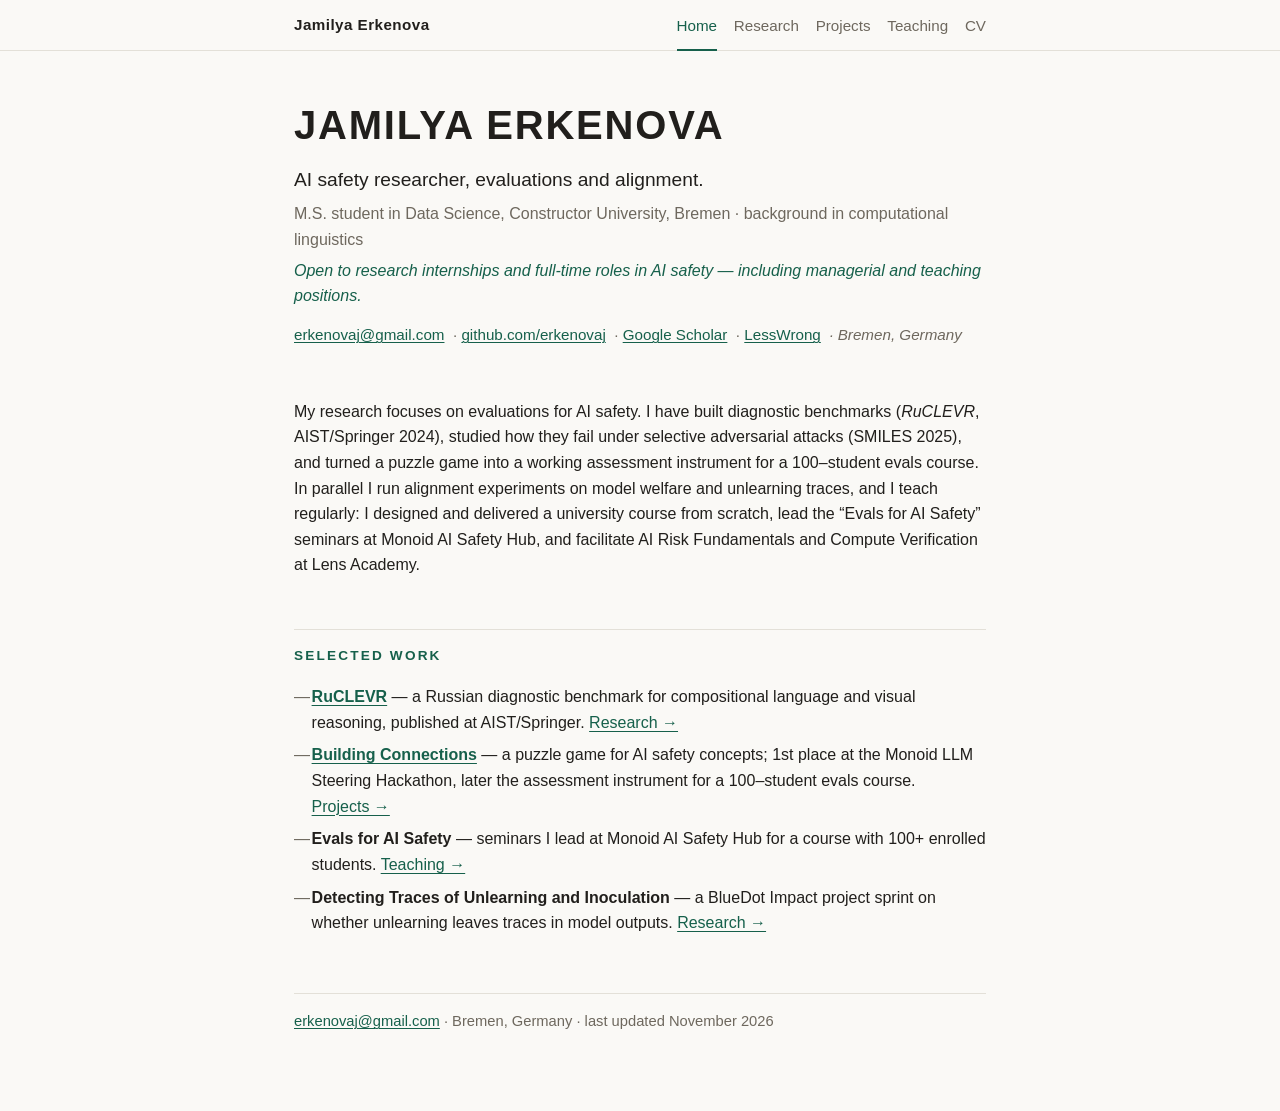
==== commit c8958960: "Rewrite bio paragraph" ====
--- a/index.html
+++ b/index.html
@@ -58,14 +58,14 @@
     </header>
 
     <section id="about">
-      <p>I build evaluations and try to break them. My work spans constructing
-      benchmarks (<em>RuCLEVR</em>, AIST/Springer 2024), attacking them (selective
-      adversarial attacks on LLM benchmarks, SMILES 2025), and turning a puzzle game
-      into a working assessment instrument for a 100&ndash;student evals course. Alongside
-      evals I run alignment experiments &mdash; model welfare, unlearning traces &mdash; and I
-      teach the material: I designed a university course from scratch, lead the
+      <p>My research focuses on evaluations for AI safety. I have built diagnostic
+      benchmarks (<em>RuCLEVR</em>, AIST/Springer 2024), studied how they fail under
+      selective adversarial attacks (SMILES 2025), and turned a puzzle game into a
+      working assessment instrument for a 100&ndash;student evals course. In parallel I
+      run alignment experiments on model welfare and unlearning traces, and I teach
+      regularly: I designed and delivered a university course from scratch, lead the
       &ldquo;Evals for AI Safety&rdquo; seminars at Monoid AI Safety Hub, and facilitate
-      AI Risk Fundamentals at Lens&nbsp;Academy.</p>
+      AI Risk Fundamentals and Compute Verification at Lens&nbsp;Academy.</p>
     </section>
 
     <section id="selected">
--- a/style.css
+++ b/style.css
@@ -31,9 +31,9 @@
   margin: 0;
   background: var(--bg);
   color: var(--text);
-  font-family: Charter, "Bitstream Charter", "Sitka Text", Cambria, Georgia, serif;
-  font-size: 1.0625rem;
-  line-height: 1.65;
+  font-family: "Helvetica Neue", Helvetica, Arial, "Liberation Sans", sans-serif;
+  font-size: 1rem;
+  line-height: 1.6;
   text-rendering: optimizeLegibility;
   -webkit-font-smoothing: antialiased;
 }
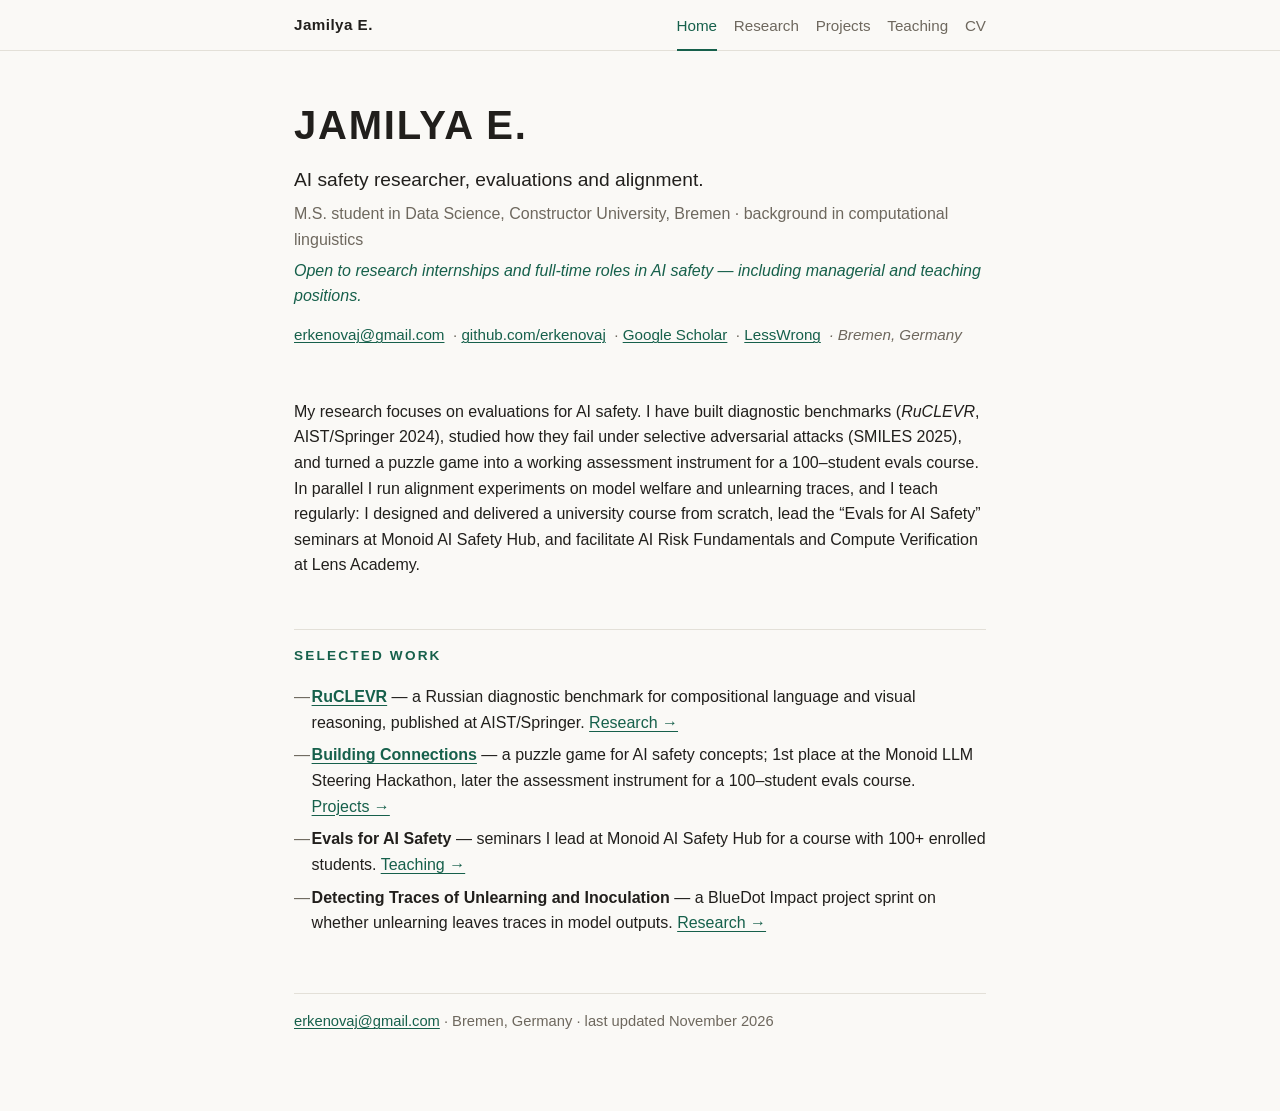
==== commit 4f9a8df1: "Display name as 'Jamilya E.'" ====
--- a/index.html
+++ b/index.html
@@ -29,7 +29,7 @@
 <body>
   <header class="topbar">
     <div class="topbar-inner">
-      <a class="brand" href="index.html">Jamilya Erkenova</a>
+      <a class="brand" href="index.html">Jamilya E.</a>
       <nav>
         <ul>
           <li><a class="active" href="index.html">Home</a></li>
@@ -44,7 +44,7 @@
   <main>
 
     <header>
-      <h1>Jamilya Erkenova</h1>
+      <h1>Jamilya E.</h1>
       <p class="tagline">AI safety researcher, evaluations and&nbsp;alignment.</p>
       <p class="meta">M.S. student in Data Science, Constructor University, Bremen &middot; background in computational linguistics</p>
       <p class="seeking">Open to research internships and full-time roles in AI safety &mdash; including managerial and teaching positions.</p>
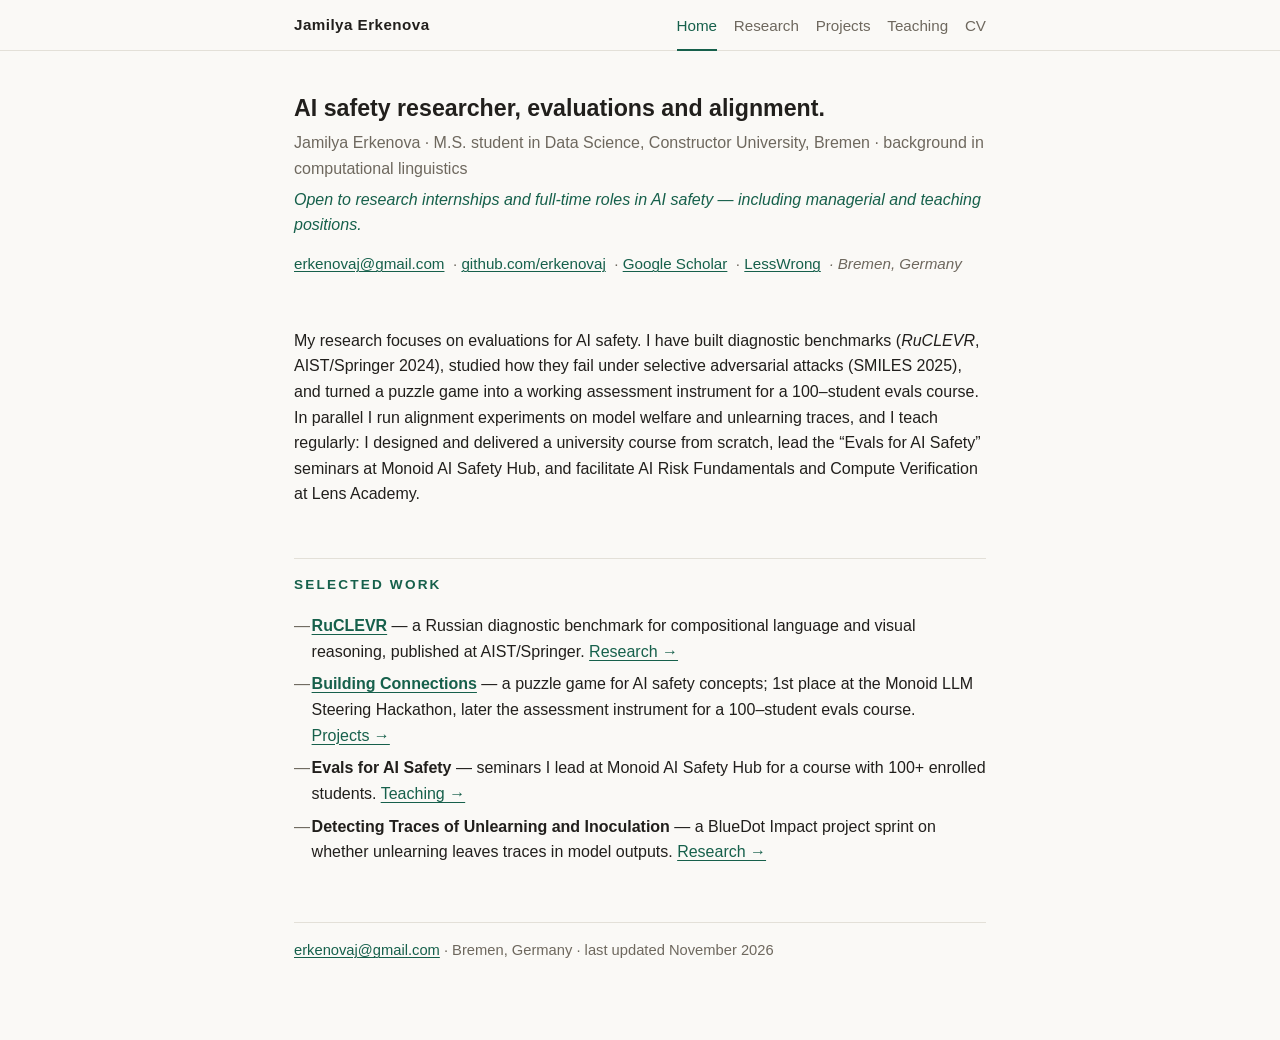
==== commit 8a8f0897: "Drop big name headline on home; full name in brand and CV" ====
--- a/index.html
+++ b/index.html
@@ -29,7 +29,7 @@
 <body>
   <header class="topbar">
     <div class="topbar-inner">
-      <a class="brand" href="index.html">Jamilya E.</a>
+      <a class="brand" href="index.html">Jamilya Erkenova</a>
       <nav>
         <ul>
           <li><a class="active" href="index.html">Home</a></li>
@@ -44,9 +44,8 @@
   <main>
 
     <header>
-      <h1>Jamilya E.</h1>
-      <p class="tagline">AI safety researcher, evaluations and&nbsp;alignment.</p>
-      <p class="meta">M.S. student in Data Science, Constructor University, Bremen &middot; background in computational linguistics</p>
+      <h1 class="tagline">AI safety researcher, evaluations and&nbsp;alignment.</h1>
+      <p class="meta">Jamilya Erkenova &middot; M.S. student in Data Science, Constructor University, Bremen &middot; background in computational linguistics</p>
       <p class="seeking">Open to research internships and full-time roles in AI safety &mdash; including managerial and teaching positions.</p>
       <ul class="contacts">
         <li><a href="mailto:erkenovaj@gmail.com">erkenovaj@gmail.com</a></li>
--- a/style.css
+++ b/style.css
@@ -61,6 +61,15 @@
   margin: 0 0 0.35rem;
 }
 
+h1.tagline {
+  font-size: 1.45rem;
+  text-transform: none;
+  letter-spacing: 0;
+  line-height: 1.3;
+  font-weight: 600;
+  margin: 0 0 0.45rem;
+}
+
 .meta {
   color: var(--muted);
   margin: 0 0 0.35rem;
